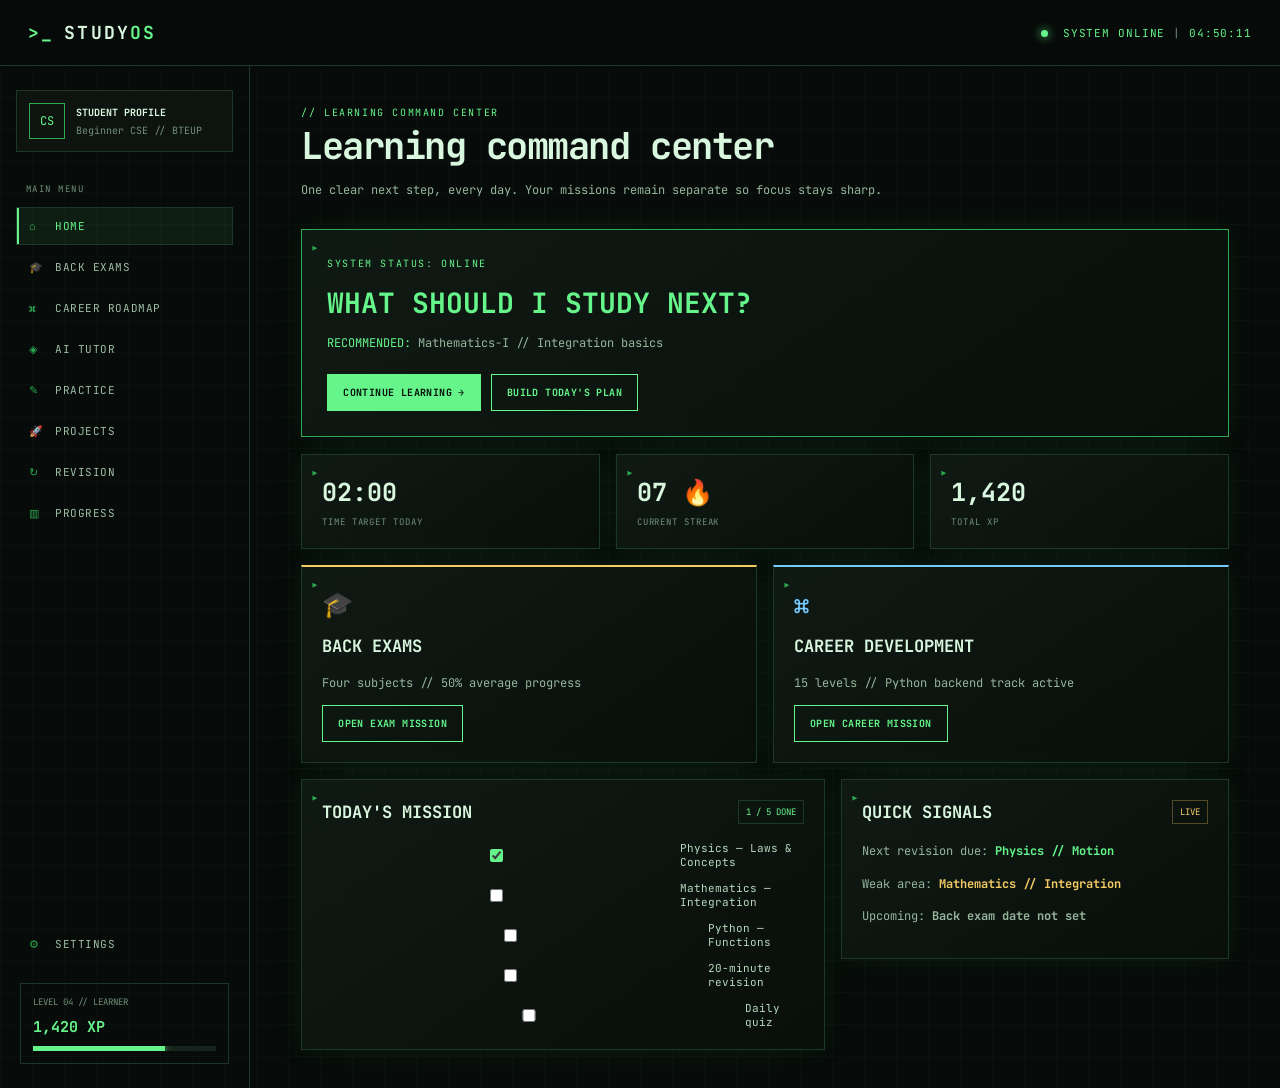
==== index.html @ 9f7b351e "Build StudyOS learning command center" ====
<!doctype html>
<html lang="en">
<head>
  <meta charset="UTF-8">
  <meta name="viewport" content="width=device-width, initial-scale=1.0">
  <meta name="description" content="StudyOS - BTEUP exam preparation and computer science career development dashboard">
  <title>StudyOS // Learning Command Center</title>
  <link rel="preconnect" href="https://fonts.googleapis.com">
  <link rel="preconnect" href="https://fonts.gstatic.com" crossorigin>
  <link href="https://fonts.googleapis.com/css2?family=JetBrains+Mono:wght@400;500;600;700&display=swap" rel="stylesheet">
  <link rel="stylesheet" href="style.css">
</head>
<body>
  <div class="app-shell">
    <header class="topbar">
      <button class="brand" data-view="home" aria-label="Go to home">
        <span class="brand-mark">&gt;_</span>
        <span>STUDY<span class="accent">OS</span></span>
      </button>
      <div class="system-readout"><span class="status-dot"></span> SYSTEM ONLINE <span class="muted">|</span> <span id="clock">--:--:--</span></div>
      <button class="icon-button" id="menuToggle" aria-label="Toggle navigation">☰</button>
    </header>

    <div class="layout">
      <aside class="sidebar" id="sidebar">
        <div class="profile-card">
          <div class="avatar">CS</div>
          <div><strong>STUDENT PROFILE</strong><small>Beginner CSE // BTEUP</small></div>
        </div>
        <p class="nav-label">MAIN MENU</p>
        <nav>
          <button class="nav-item active" data-view="home"><span>⌂</span> HOME</button>
          <button class="nav-item" data-view="exams"><span>🎓</span> BACK EXAMS</button>
          <button class="nav-item" data-view="career"><span>⌘</span> CAREER ROADMAP</button>
          <button class="nav-item" data-view="tutor"><span>◈</span> AI TUTOR</button>
          <button class="nav-item" data-view="practice"><span>✎</span> PRACTICE</button>
          <button class="nav-item" data-view="projects"><span>🚀</span> PROJECTS</button>
          <button class="nav-item" data-view="revision"><span>↻</span> REVISION</button>
          <button class="nav-item" data-view="progress"><span>▥</span> PROGRESS</button>
        </nav>
        <div class="sidebar-footer">
          <button class="nav-item" data-view="settings"><span>⚙</span> SETTINGS</button>
          <div class="level-card"><span>LEVEL 04 // LEARNER</span><strong><span id="xpValue">1,420</span> XP</strong><div class="progress-track"><i style="width: 72%"></i></div></div>
        </div>
      </aside>

      <main class="content" id="content"></main>
    </div>
  </div>
  <div class="toast" id="toast" role="status"></div>
  <script src="app.js"></script>
</body>
</html>
---- style.css ----
:root {
  --bg: #070b09;
  --panel: #0d1410;
  --panel-2: #101a14;
  --line: #1d3828;
  --text: #d9f7df;
  --muted: #71907a;
  --green: #65f58a;
  --green-dim: #2da952;
  --yellow: #f4cc63;
  --red: #ff7272;
  --blue: #75c9ff;
  --shadow: 0 0 28px rgba(55, 221, 103, .08);
}
* { box-sizing: border-box; }
html, body { margin: 0; min-height: 100%; background: var(--bg); color: var(--text); font-family: "JetBrains Mono", Consolas, monospace; }
body { background-image: linear-gradient(rgba(101,245,138,.025) 1px, transparent 1px), linear-gradient(90deg, rgba(101,245,138,.025) 1px, transparent 1px); background-size: 32px 32px; }
button, input, select, textarea { font: inherit; }
button { cursor: pointer; }
.app-shell { min-height: 100vh; }
.topbar { align-items: center; border-bottom: 1px solid var(--line); display: flex; height: 66px; justify-content: space-between; padding: 0 28px; background: rgba(7,11,9,.9); position: sticky; top: 0; z-index: 5; }
.brand { background: none; border: 0; color: var(--text); display: flex; font-size: 18px; font-weight: 700; gap: 10px; letter-spacing: .12em; padding: 0; }
.brand-mark, .accent { color: var(--green); }
.system-readout { color: var(--green); font-size: 11px; letter-spacing: .08em; }
.status-dot { background: var(--green); border-radius: 50%; box-shadow: 0 0 10px var(--green); display: inline-block; height: 7px; margin-right: 7px; width: 7px; }
.muted, small { color: var(--muted); }
.icon-button { background: none; border: 1px solid var(--line); color: var(--green); display: none; padding: 7px 10px; }
.layout { display: flex; min-height: calc(100vh - 66px); }
.sidebar { border-right: 1px solid var(--line); display: flex; flex-direction: column; padding: 24px 16px; width: 250px; flex-shrink: 0; }
.profile-card { align-items: center; background: var(--panel); border: 1px solid var(--line); display: flex; gap: 11px; padding: 12px; }
.profile-card strong, .profile-card small { display: block; font-size: 10px; }
.profile-card small { margin-top: 5px; }
.avatar { align-items: center; border: 1px solid var(--green-dim); color: var(--green); display: flex; font-size: 12px; height: 36px; justify-content: center; width: 36px; }
.nav-label { color: var(--muted); font-size: 9px; letter-spacing: .16em; margin: 30px 10px 10px; }
nav { display: grid; gap: 3px; }
.nav-item { background: none; border: 1px solid transparent; color: #9ebda5; display: flex; font-size: 11px; gap: 12px; letter-spacing: .05em; padding: 11px 12px; text-align: left; width: 100%; }
.nav-item span { color: var(--green-dim); width: 14px; }
.nav-item:hover, .nav-item.active { background: rgba(101,245,138,.08); border-color: var(--line); color: var(--green); }
.nav-item.active { box-shadow: inset 2px 0 var(--green); }
.sidebar-footer { margin-top: auto; }
.level-card { border: 1px solid var(--line); color: var(--muted); font-size: 9px; margin: 20px 4px 0; padding: 12px; }
.level-card strong { color: var(--green); display: block; font-size: 15px; margin: 9px 0; }
.progress-track { background: #16241b; height: 5px; overflow: hidden; }
.progress-track i { background: var(--green); box-shadow: 0 0 8px var(--green); display: block; height: 100%; }
.content { max-width: 1400px; padding: 38px clamp(20px, 4vw, 58px); width: 100%; }
.eyebrow { color: var(--green); font-size: 10px; letter-spacing: .16em; margin: 0 0 10px; }
h1 { font-size: clamp(24px, 3vw, 37px); letter-spacing: -.04em; margin: 0 0 10px; }
h2 { font-size: 17px; margin: 0 0 16px; }
h3 { font-size: 13px; margin: 0 0 8px; }
p { color: #96b59d; font-size: 12px; line-height: 1.7; }
.page-head { align-items: flex-end; display: flex; justify-content: space-between; margin-bottom: 29px; }
.page-head p { margin: 0; }
.grid { display: grid; gap: 16px; }
.grid-2 { grid-template-columns: repeat(2, minmax(0, 1fr)); }
.grid-3 { grid-template-columns: repeat(3, minmax(0, 1fr)); }
.card { background: linear-gradient(145deg, rgba(16,26,20,.95), rgba(9,15,11,.95)); border: 1px solid var(--line); box-shadow: var(--shadow); padding: 20px; position: relative; }
.card:before { color: var(--green-dim); content: "▸"; left: 8px; position: absolute; top: 8px; }
.card > * { position: relative; }
.card-title { align-items: center; display: flex; justify-content: space-between; margin-bottom: 17px; }
.card-title h2 { margin: 0; }
.tag { border: 1px solid var(--line); color: var(--green); font-size: 9px; padding: 5px 7px; }
.tag.warn { color: var(--yellow); border-color: rgba(244,204,99,.3); }
.tag.danger { color: var(--red); border-color: rgba(255,114,114,.3); }
.hero { border-color: var(--green-dim); margin-bottom: 17px; padding: 25px; }
.hero .big-status { color: var(--green); font-size: clamp(18px, 3vw, 28px); font-weight: 700; margin: 12px 0; }
.hero-actions { display: flex; gap: 10px; margin-top: 20px; }
.btn { background: var(--green); border: 1px solid var(--green); color: #061009; display: inline-block; font-size: 10px; font-weight: 700; letter-spacing: .04em; padding: 11px 15px; text-decoration: none; }
.btn:hover { box-shadow: 0 0 18px rgba(101,245,138,.3); }
.btn.secondary { background: transparent; color: var(--green); }
.stat { font-size: 25px; font-weight: 700; }
.stat-label { color: var(--muted); font-size: 9px; letter-spacing: .1em; margin-top: 7px; }
.mission-card { min-height: 160px; }
.mission-card.exam { border-top: 2px solid var(--yellow); }
.mission-card.career { border-top: 2px solid var(--blue); }
.mission-card .mission-icon { font-size: 25px; margin-bottom: 14px; }
.mission-card.exam .mission-icon, .exam-color { color: var(--yellow); }
.mission-card.career .mission-icon, .career-color { color: var(--blue); }
.checklist { display: grid; gap: 12px; list-style: none; margin: 0; padding: 0; }
.checklist li { align-items: center; color: #b7d7be; display: flex; font-size: 11px; gap: 10px; }
.checklist input { accent-color: var(--green); }
.split { align-items: start; display: grid; gap: 16px; grid-template-columns: 1.35fr 1fr; }
.subject-card { min-height: 170px; }
.subject-card h3 { color: var(--text); font-size: 14px; }
.subject-card .progress-track { margin: 18px 0 10px; }
.subject-meta { color: var(--muted); font-size: 10px; }
.subject-grid { display: grid; gap: 12px; grid-template-columns: repeat(2, minmax(0, 1fr)); }
.roadmap { display: grid; gap: 0; grid-template-columns: repeat(3, 1fr); }
.roadmap-step { border-left: 1px solid var(--green-dim); min-height: 130px; padding: 16px; position: relative; }
.roadmap-button { background: transparent; color: inherit; cursor: pointer; font: inherit; text-align: left; width: 100%; }
.roadmap-button:hover, .roadmap-button:focus-visible { background: rgba(101,245,138,.06); outline: 1px solid var(--line); }
.roadmap-done h3 { color: var(--green); }
.roadmap-current h3 { color: var(--blue); }
.roadmap-step:before { background: var(--green); border-radius: 50%; box-shadow: 0 0 10px var(--green); content: ""; height: 8px; left: -4px; position: absolute; top: 18px; width: 8px; }
.roadmap-step small { display: block; font-size: 9px; margin-bottom: 12px; }
.roadmap-step p { font-size: 10px; margin: 8px 0 0; }
.lesson-list { display: grid; gap: 7px; }
.lesson { align-items: center; background: rgba(101,245,138,.03); border: 1px solid transparent; display: flex; gap: 12px; padding: 10px; }
.lesson:hover { border-color: var(--line); }
.lesson .num { color: var(--muted); font-size: 10px; }
.topic-note { display: block; font-size: 9px; margin-top: 4px; }
.lesson.done { color: var(--muted); text-decoration: line-through; }
.lesson.done .num { color: var(--green); }
.priority { font-size: 9px; margin-left: auto; }
.priority.high { color: var(--red); } .priority.medium { color: var(--yellow); } .priority.low { color: var(--green); }
.bar-row { align-items: center; display: grid; gap: 10px; grid-template-columns: 120px 1fr 45px; margin: 15px 0; }
.bar-row label, .bar-row strong { font-size: 10px; }
.bar-row strong { color: var(--green); text-align: right; }
.form-row { display: grid; gap: 12px; grid-template-columns: repeat(2, 1fr); }
label { color: var(--muted); display: block; font-size: 10px; margin-bottom: 7px; }
input, select, textarea { background: #09100b; border: 1px solid var(--line); color: var(--text); padding: 11px; width: 100%; }
textarea { min-height: 110px; resize: vertical; }
.code-block { background: #050906; border: 1px solid var(--line); color: var(--green); font-family: inherit; font-size: 11px; line-height: 1.7; margin: 0 0 20px; overflow-x: auto; padding: 14px; white-space: pre-wrap; }
.chat { display: flex; flex-direction: column; height: 470px; }
.chat-log { display: grid; flex: 1; gap: 13px; overflow: auto; padding: 5px 0 20px; }
.bubble { border-left: 2px solid var(--green-dim); color: #b5d8bb; font-size: 11px; line-height: 1.7; padding: 10px 13px; }
.bubble.user { border-color: var(--blue); color: #b7daf0; justify-self: end; max-width: 80%; }
.chat-form { display: flex; gap: 8px; }
.chat-form input { flex: 1; }
.notice { border-left: 2px solid var(--yellow); color: #d9c887; font-size: 11px; line-height: 1.6; padding: 11px 14px; }
.toast { background: var(--green); bottom: 20px; color: #061009; display: none; font-size: 11px; font-weight: 700; padding: 12px 16px; position: fixed; right: 20px; z-index: 10; }
.toast.show { display: block; }
@media (max-width: 900px) { .sidebar { width: 215px; } .roadmap { grid-template-columns: repeat(2, 1fr); } }
@media (max-width: 700px) {
  .topbar { padding: 0 16px; } .system-readout { font-size: 9px; } .icon-button { display: block; }
  .sidebar { background: var(--bg); display: none; position: fixed; top: 66px; bottom: 0; z-index: 4; } .sidebar.open { display: flex; }
  .content { padding: 28px 16px; } .page-head, .split { display: block; } .page-head { margin-bottom: 22px; }
  .page-head .btn { margin-top: 15px; } .grid-2, .grid-3, .subject-grid { grid-template-columns: 1fr; } .roadmap { grid-template-columns: 1fr; }
  .hero-actions { flex-wrap: wrap; } .bar-row { grid-template-columns: 94px 1fr 38px; }
  .lesson .priority { display: none; } .lesson .btn { flex-shrink: 0; }
}
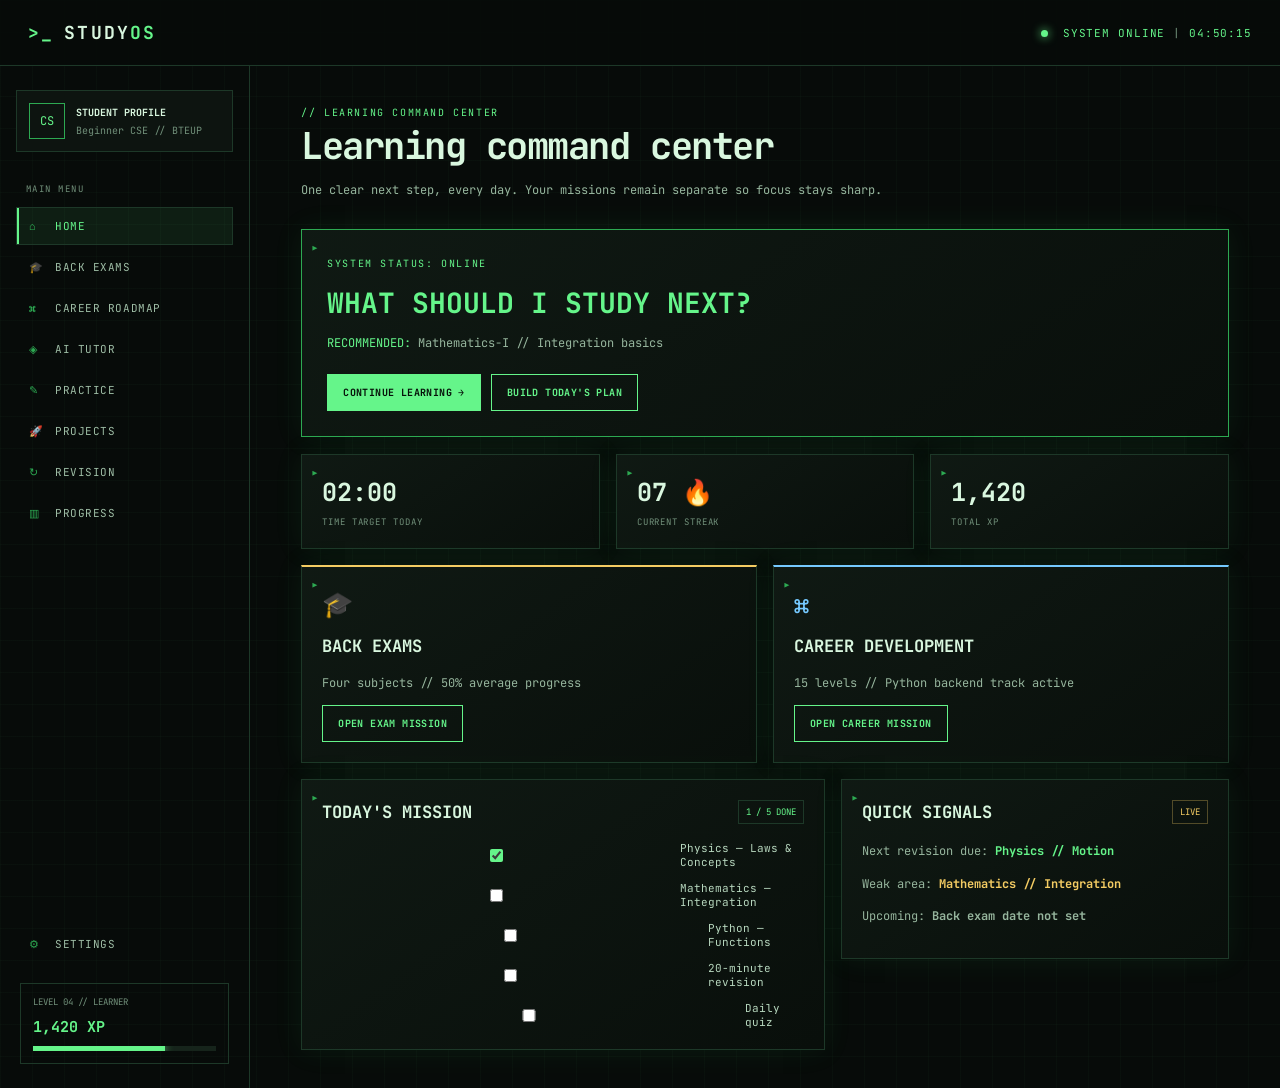
==== commit 6dbb94d6: "Improve Android phone layout and hacker icon" ====
--- a/index.html
+++ b/index.html
@@ -2,7 +2,7 @@
 <html lang="en">
 <head>
   <meta charset="UTF-8">
-  <meta name="viewport" content="width=device-width, initial-scale=1.0">
+  <meta name="viewport" content="width=device-width, initial-scale=1, maximum-scale=1, viewport-fit=cover">
   <meta name="description" content="StudyOS - BTEUP exam preparation and computer science career development dashboard">
   <title>StudyOS // Learning Command Center</title>
   <link rel="preconnect" href="https://fonts.googleapis.com">
--- a/style.css
+++ b/style.css
@@ -13,19 +13,19 @@
   --shadow: 0 0 28px rgba(55, 221, 103, .08);
 }
 * { box-sizing: border-box; }
-html, body { margin: 0; min-height: 100%; background: var(--bg); color: var(--text); font-family: "JetBrains Mono", Consolas, monospace; }
+html, body { margin: 0; min-height: 100%; overflow-x: hidden; background: var(--bg); color: var(--text); font-family: "JetBrains Mono", Consolas, monospace; }
 body { background-image: linear-gradient(rgba(101,245,138,.025) 1px, transparent 1px), linear-gradient(90deg, rgba(101,245,138,.025) 1px, transparent 1px); background-size: 32px 32px; }
 button, input, select, textarea { font: inherit; }
 button { cursor: pointer; }
 .app-shell { min-height: 100vh; }
-.topbar { align-items: center; border-bottom: 1px solid var(--line); display: flex; height: 66px; justify-content: space-between; padding: 0 28px; background: rgba(7,11,9,.9); position: sticky; top: 0; z-index: 5; }
+.topbar { align-items: center; border-bottom: 1px solid var(--line); display: flex; height: calc(66px + env(safe-area-inset-top)); justify-content: space-between; padding: env(safe-area-inset-top) 28px 0; background: rgba(7,11,9,.96); position: sticky; top: 0; z-index: 5; }
 .brand { background: none; border: 0; color: var(--text); display: flex; font-size: 18px; font-weight: 700; gap: 10px; letter-spacing: .12em; padding: 0; }
 .brand-mark, .accent { color: var(--green); }
 .system-readout { color: var(--green); font-size: 11px; letter-spacing: .08em; }
 .status-dot { background: var(--green); border-radius: 50%; box-shadow: 0 0 10px var(--green); display: inline-block; height: 7px; margin-right: 7px; width: 7px; }
 .muted, small { color: var(--muted); }
 .icon-button { background: none; border: 1px solid var(--line); color: var(--green); display: none; padding: 7px 10px; }
-.layout { display: flex; min-height: calc(100vh - 66px); }
+.layout { display: flex; min-height: calc(100dvh - 66px - env(safe-area-inset-top)); }
 .sidebar { border-right: 1px solid var(--line); display: flex; flex-direction: column; padding: 24px 16px; width: 250px; flex-shrink: 0; }
 .profile-card { align-items: center; background: var(--panel); border: 1px solid var(--line); display: flex; gap: 11px; padding: 12px; }
 .profile-card strong, .profile-card small { display: block; font-size: 10px; }
@@ -121,9 +121,9 @@
 .toast.show { display: block; }
 @media (max-width: 900px) { .sidebar { width: 215px; } .roadmap { grid-template-columns: repeat(2, 1fr); } }
 @media (max-width: 700px) {
-  .topbar { padding: 0 16px; } .system-readout { font-size: 9px; } .icon-button { display: block; }
-  .sidebar { background: var(--bg); display: none; position: fixed; top: 66px; bottom: 0; z-index: 4; } .sidebar.open { display: flex; }
-  .content { padding: 28px 16px; } .page-head, .split { display: block; } .page-head { margin-bottom: 22px; }
+  .topbar { padding-left: 16px; padding-right: 16px; } .system-readout { font-size: 9px; } .icon-button { display: block; }
+  .sidebar { background: var(--bg); display: none; position: fixed; top: calc(66px + env(safe-area-inset-top)); bottom: 0; z-index: 4; } .sidebar.open { display: flex; }
+  .content { padding: 28px 16px calc(28px + env(safe-area-inset-bottom)); } .page-head, .split { display: block; } .page-head { margin-bottom: 22px; }
   .page-head .btn { margin-top: 15px; } .grid-2, .grid-3, .subject-grid { grid-template-columns: 1fr; } .roadmap { grid-template-columns: 1fr; }
   .hero-actions { flex-wrap: wrap; } .bar-row { grid-template-columns: 94px 1fr 38px; }
   .lesson .priority { display: none; } .lesson .btn { flex-shrink: 0; }
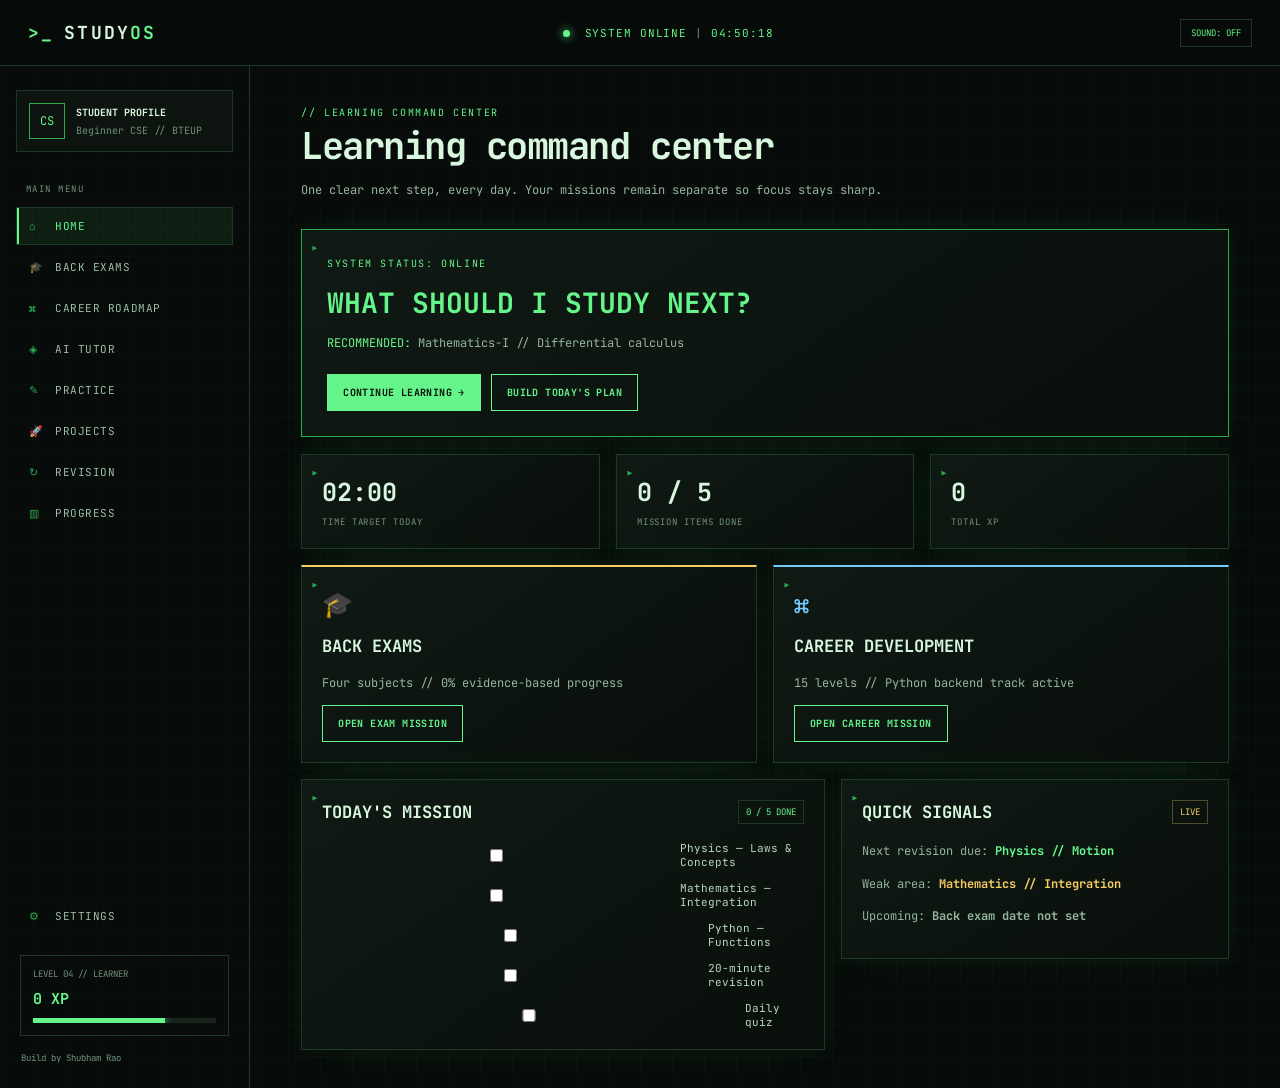
==== commit c987c961: "Translate back exam interface to Hindi" ====
--- a/index.html
+++ b/index.html
@@ -13,12 +13,13 @@
 <body>
   <div class="app-shell">
     <header class="topbar">
+      <button class="icon-button menu-button" id="menuToggle" aria-label="Open navigation" aria-expanded="false">⋮</button>
       <button class="brand" data-view="home" aria-label="Go to home">
         <span class="brand-mark">&gt;_</span>
         <span>STUDY<span class="accent">OS</span></span>
       </button>
       <div class="system-readout"><span class="status-dot"></span> SYSTEM ONLINE <span class="muted">|</span> <span id="clock">--:--:--</span></div>
-      <button class="icon-button" id="menuToggle" aria-label="Toggle navigation">☰</button>
+      <button class="sound-button" id="soundToggle" aria-label="Toggle startup sound">SOUND: OFF</button>
     </header>
 
     <div class="layout">
@@ -41,12 +42,14 @@
         <div class="sidebar-footer">
           <button class="nav-item" data-view="settings"><span>⚙</span> SETTINGS</button>
           <div class="level-card"><span>LEVEL 04 // LEARNER</span><strong><span id="xpValue">1,420</span> XP</strong><div class="progress-track"><i style="width: 72%"></i></div></div>
+          <small class="owner">Build by Shubham Rao</small>
         </div>
       </aside>
 
       <main class="content" id="content"></main>
     </div>
   </div>
+  <button class="nav-backdrop" id="navBackdrop" aria-label="Close navigation"></button>
   <div class="toast" id="toast" role="status"></div>
   <script src="app.js"></script>
 </body>
--- a/style.css
+++ b/style.css
@@ -24,7 +24,10 @@
 .system-readout { color: var(--green); font-size: 11px; letter-spacing: .08em; }
 .status-dot { background: var(--green); border-radius: 50%; box-shadow: 0 0 10px var(--green); display: inline-block; height: 7px; margin-right: 7px; width: 7px; }
 .muted, small { color: var(--muted); }
-.icon-button { background: none; border: 1px solid var(--line); color: var(--green); display: none; padding: 7px 10px; }
+.icon-button, .sound-button { background: none; border: 1px solid var(--line); color: var(--green); padding: 7px 10px; }
+.sound-button { font-size: 9px; }
+.menu-button { display: none; font-size: 18px; line-height: 1; padding: 5px 10px; }
+.nav-backdrop { display: none; }
 .layout { display: flex; min-height: calc(100dvh - 66px - env(safe-area-inset-top)); }
 .sidebar { border-right: 1px solid var(--line); display: flex; flex-direction: column; padding: 24px 16px; width: 250px; flex-shrink: 0; }
 .profile-card { align-items: center; background: var(--panel); border: 1px solid var(--line); display: flex; gap: 11px; padding: 12px; }
@@ -38,6 +41,7 @@
 .nav-item:hover, .nav-item.active { background: rgba(101,245,138,.08); border-color: var(--line); color: var(--green); }
 .nav-item.active { box-shadow: inset 2px 0 var(--green); }
 .sidebar-footer { margin-top: auto; }
+.owner { display:block; color:var(--muted); font-size:9px; margin:16px 5px 0; }
 .level-card { border: 1px solid var(--line); color: var(--muted); font-size: 9px; margin: 20px 4px 0; padding: 12px; }
 .level-card strong { color: var(--green); display: block; font-size: 15px; margin: 9px 0; }
 .progress-track { background: #16241b; height: 5px; overflow: hidden; }
@@ -121,8 +125,10 @@
 .toast.show { display: block; }
 @media (max-width: 900px) { .sidebar { width: 215px; } .roadmap { grid-template-columns: repeat(2, 1fr); } }
 @media (max-width: 700px) {
-  .topbar { padding-left: 16px; padding-right: 16px; } .system-readout { font-size: 9px; } .icon-button { display: block; }
-  .sidebar { background: var(--bg); display: none; position: fixed; top: calc(66px + env(safe-area-inset-top)); bottom: 0; z-index: 4; } .sidebar.open { display: flex; }
+  .topbar { padding-left: 16px; padding-right: 16px; gap:9px; } .system-readout { font-size: 9px; } .menu-button { display: block; order:-1; }
+  .brand { font-size:15px; } .sound-button { font-size:8px; padding:6px; } .sidebar { background: var(--bg); box-shadow:12px 0 32px rgba(0,0,0,.35); display: none; left:0; position: fixed; top: calc(66px + env(safe-area-inset-top)); bottom: 0; z-index: 4; } .sidebar.open { display: flex; }
+  .nav-backdrop { background: rgba(0,0,0,.55); border: 0; inset: calc(66px + env(safe-area-inset-top)) 0 0 0; position: fixed; z-index: 3; }
+  body:has(.sidebar.open) .nav-backdrop { display: block; }
   .content { padding: 28px 16px calc(28px + env(safe-area-inset-bottom)); } .page-head, .split { display: block; } .page-head { margin-bottom: 22px; }
   .page-head .btn { margin-top: 15px; } .grid-2, .grid-3, .subject-grid { grid-template-columns: 1fr; } .roadmap { grid-template-columns: 1fr; }
   .hero-actions { flex-wrap: wrap; } .bar-row { grid-template-columns: 94px 1fr 38px; }
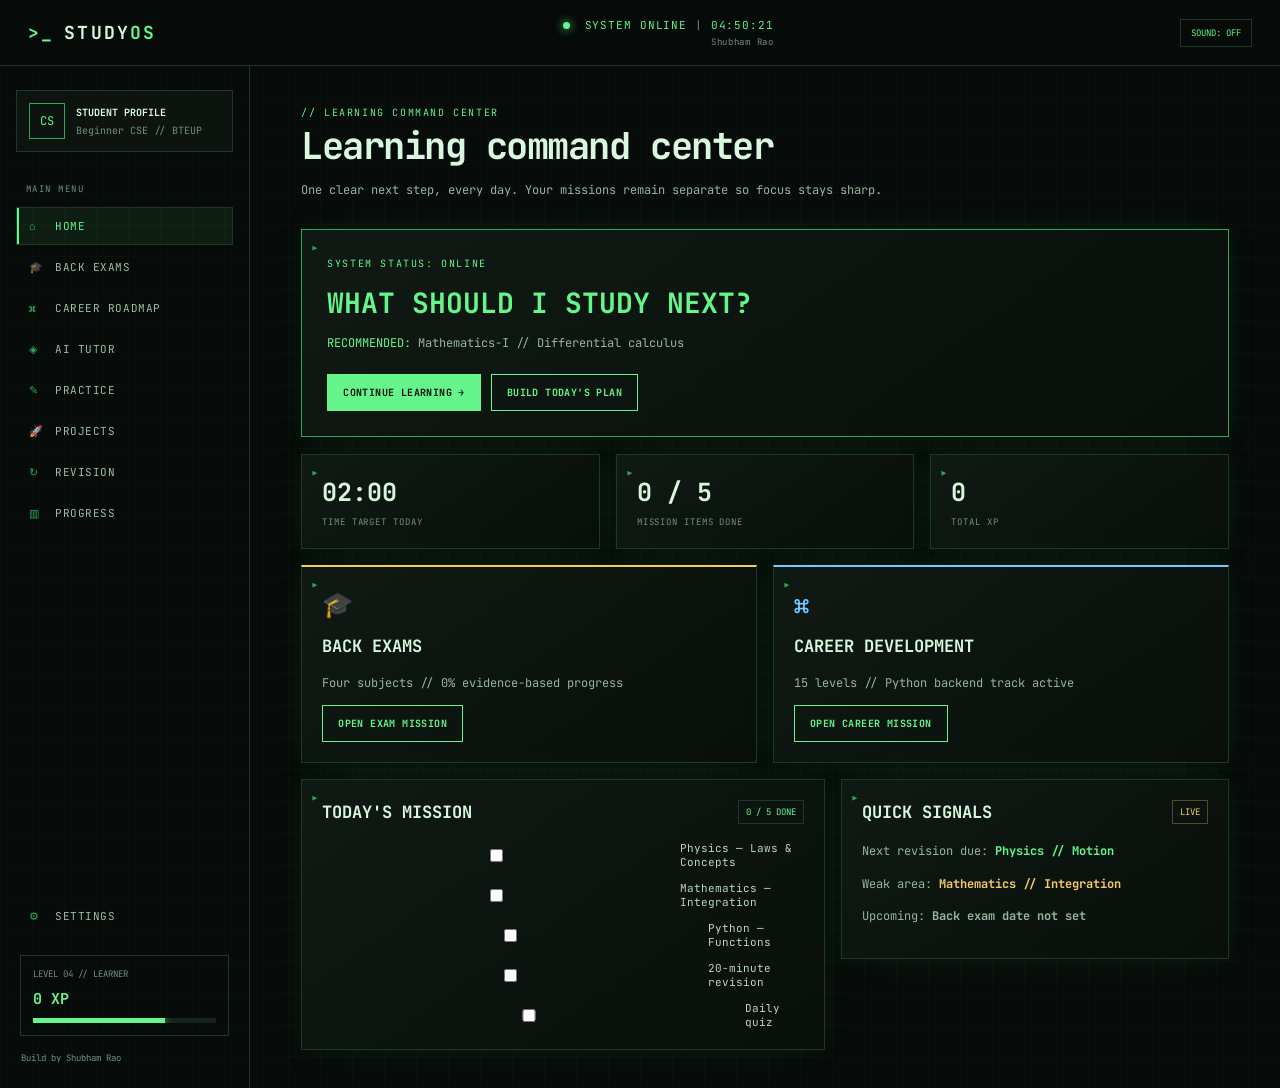
==== commit 35bd6a3a: "Show owner name below system clock" ====
--- a/index.html
+++ b/index.html
@@ -18,7 +18,7 @@
         <span class="brand-mark">&gt;_</span>
         <span>STUDY<span class="accent">OS</span></span>
       </button>
-      <div class="system-readout"><span class="status-dot"></span> SYSTEM ONLINE <span class="muted">|</span> <span id="clock">--:--:--</span></div>
+      <div class="system-readout"><span class="status-dot"></span> SYSTEM ONLINE <span class="muted">|</span> <span id="clock">--:--:--</span><small class="topbar-owner">Shubham Rao</small></div>
       <button class="sound-button" id="soundToggle" aria-label="Toggle startup sound">SOUND: OFF</button>
     </header>
 
--- a/style.css
+++ b/style.css
@@ -22,6 +22,7 @@
 .brand { background: none; border: 0; color: var(--text); display: flex; font-size: 18px; font-weight: 700; gap: 10px; letter-spacing: .12em; padding: 0; }
 .brand-mark, .accent { color: var(--green); }
 .system-readout { color: var(--green); font-size: 11px; letter-spacing: .08em; }
+.topbar-owner { display: block; font-size: 9px; letter-spacing: .08em; margin-top: 4px; text-align: right; }
 .status-dot { background: var(--green); border-radius: 50%; box-shadow: 0 0 10px var(--green); display: inline-block; height: 7px; margin-right: 7px; width: 7px; }
 .muted, small { color: var(--muted); }
 .icon-button, .sound-button { background: none; border: 1px solid var(--line); color: var(--green); padding: 7px 10px; }
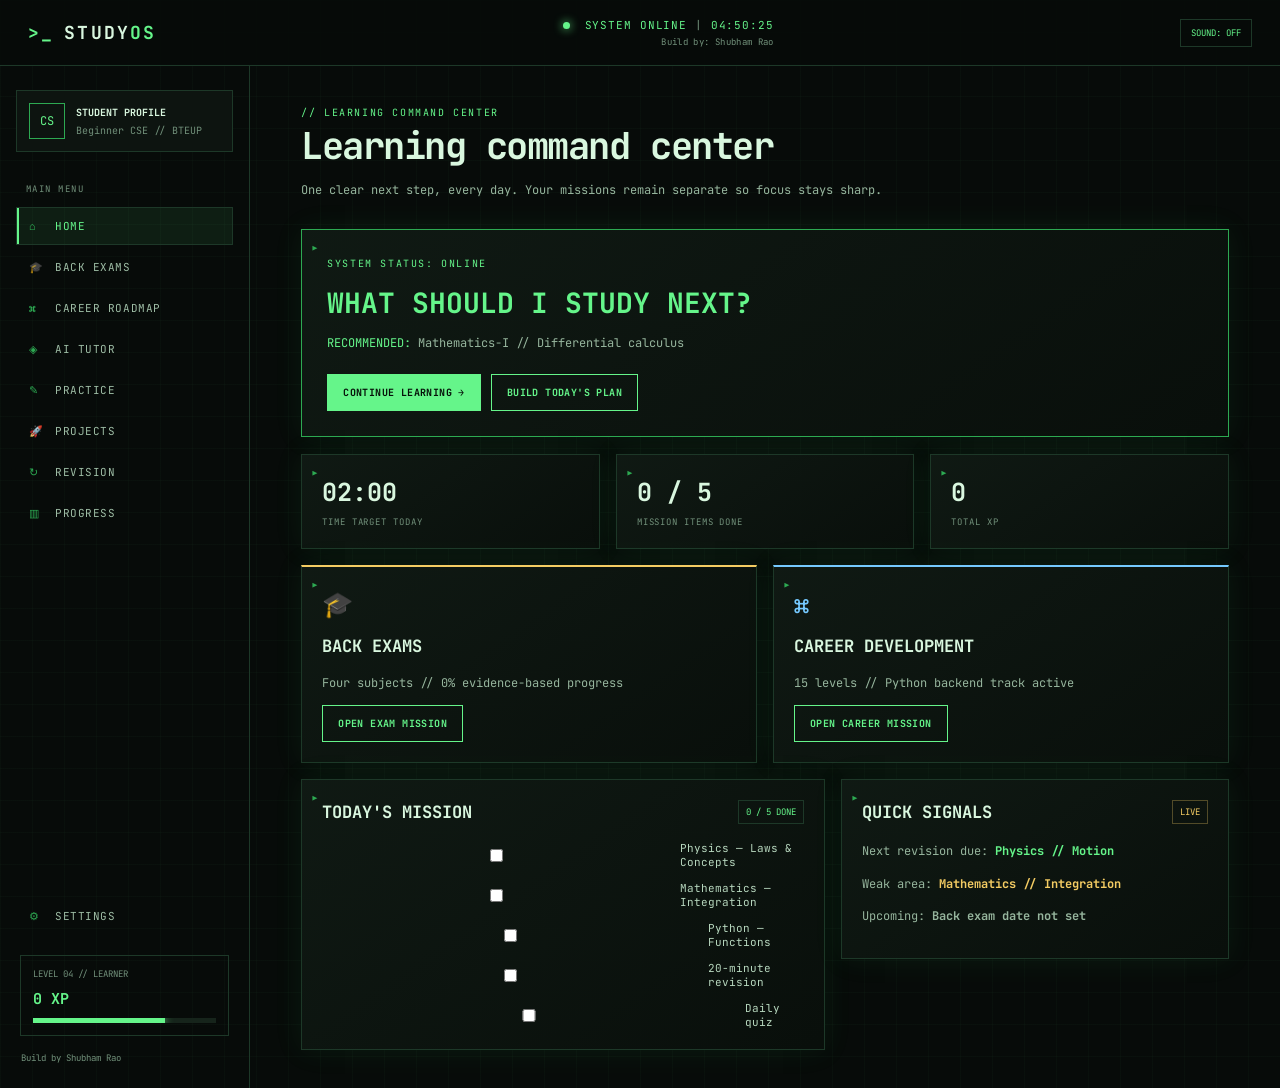
==== commit fe6e260a: "Show owner credit below system time" ====
--- a/index.html
+++ b/index.html
@@ -18,7 +18,7 @@
         <span class="brand-mark">&gt;_</span>
         <span>STUDY<span class="accent">OS</span></span>
       </button>
-      <div class="system-readout"><span class="status-dot"></span> SYSTEM ONLINE <span class="muted">|</span> <span id="clock">--:--:--</span><small class="topbar-owner">Shubham Rao</small></div>
+      <div class="system-readout"><span class="status-dot"></span> SYSTEM ONLINE <span class="muted">|</span> <span id="clock">--:--:--</span><small class="topbar-owner">Build by: Shubham Rao</small></div>
       <button class="sound-button" id="soundToggle" aria-label="Toggle startup sound">SOUND: OFF</button>
     </header>
 
--- a/style.css
+++ b/style.css
@@ -22,7 +22,7 @@
 .brand { background: none; border: 0; color: var(--text); display: flex; font-size: 18px; font-weight: 700; gap: 10px; letter-spacing: .12em; padding: 0; }
 .brand-mark, .accent { color: var(--green); }
 .system-readout { color: var(--green); font-size: 11px; letter-spacing: .08em; }
-.topbar-owner { display: block; font-size: 9px; letter-spacing: .08em; margin-top: 4px; text-align: right; }
+.topbar-owner { color: var(--muted); display: block; font-size: 9px; letter-spacing: .04em; margin-top: 4px; text-align: right; }
 .status-dot { background: var(--green); border-radius: 50%; box-shadow: 0 0 10px var(--green); display: inline-block; height: 7px; margin-right: 7px; width: 7px; }
 .muted, small { color: var(--muted); }
 .icon-button, .sound-button { background: none; border: 1px solid var(--line); color: var(--green); padding: 7px 10px; }
